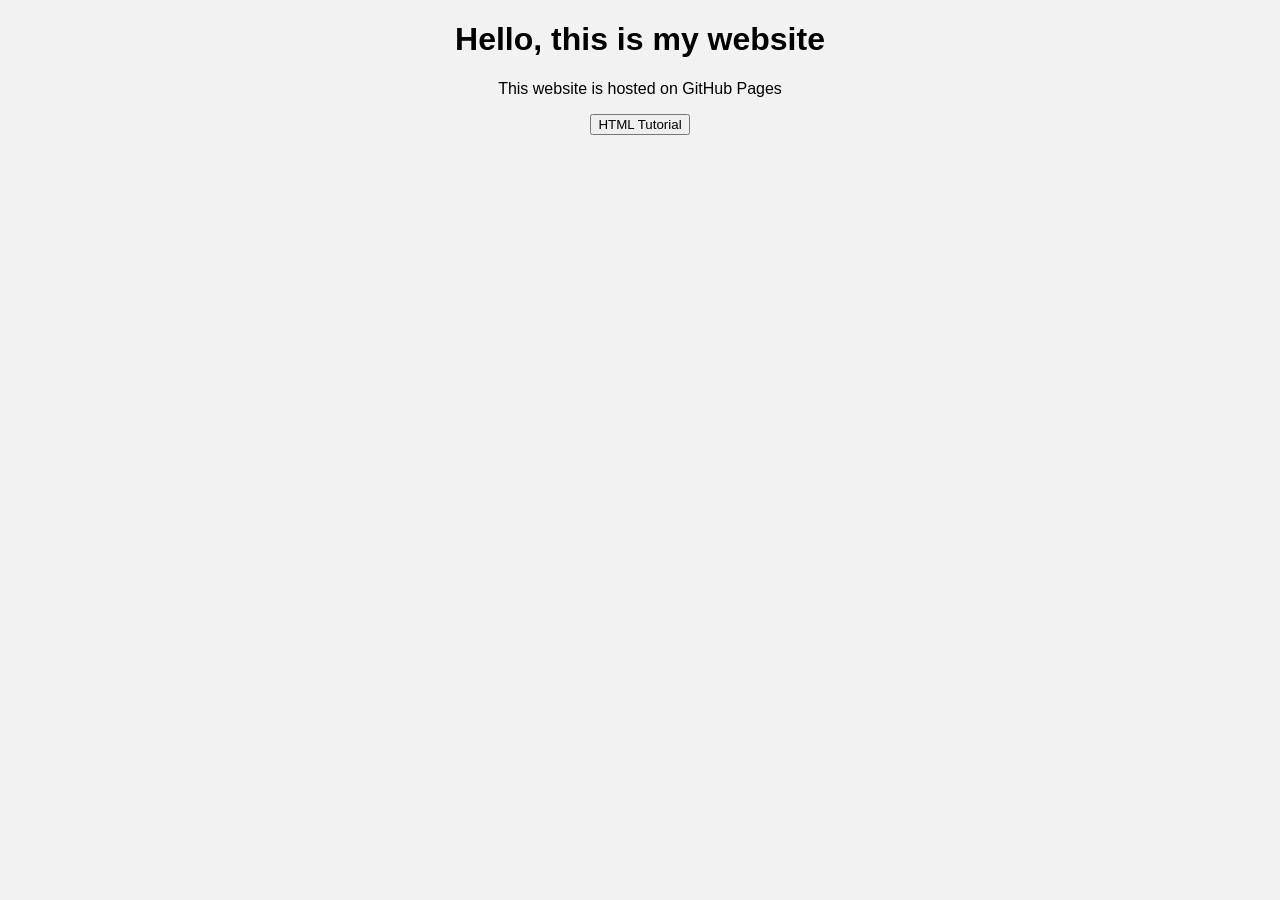
==== index.html @ d9b67388 "Update index.html" ====
<!DOCTYPE html>
<html lang="en">
<head>
  <title>My Assignment Website</title>

  <!-- THIS is the “linking CSS” part -->
  <link rel="stylesheet" href="style.css">
</head>
<body>
  <h1 style="text-align:center;">Hello, this is my website</h1>
  <p style="text-align:center;">This website is hosted on GitHub Pages</p>
  <button onclick="document.location='index.html'">HTML Tutorial</button>
</body>
</html>
---- style.css ----
body {
  font-family: Arial;
  text-align: center;
  background-color: #f2f2f2;
}
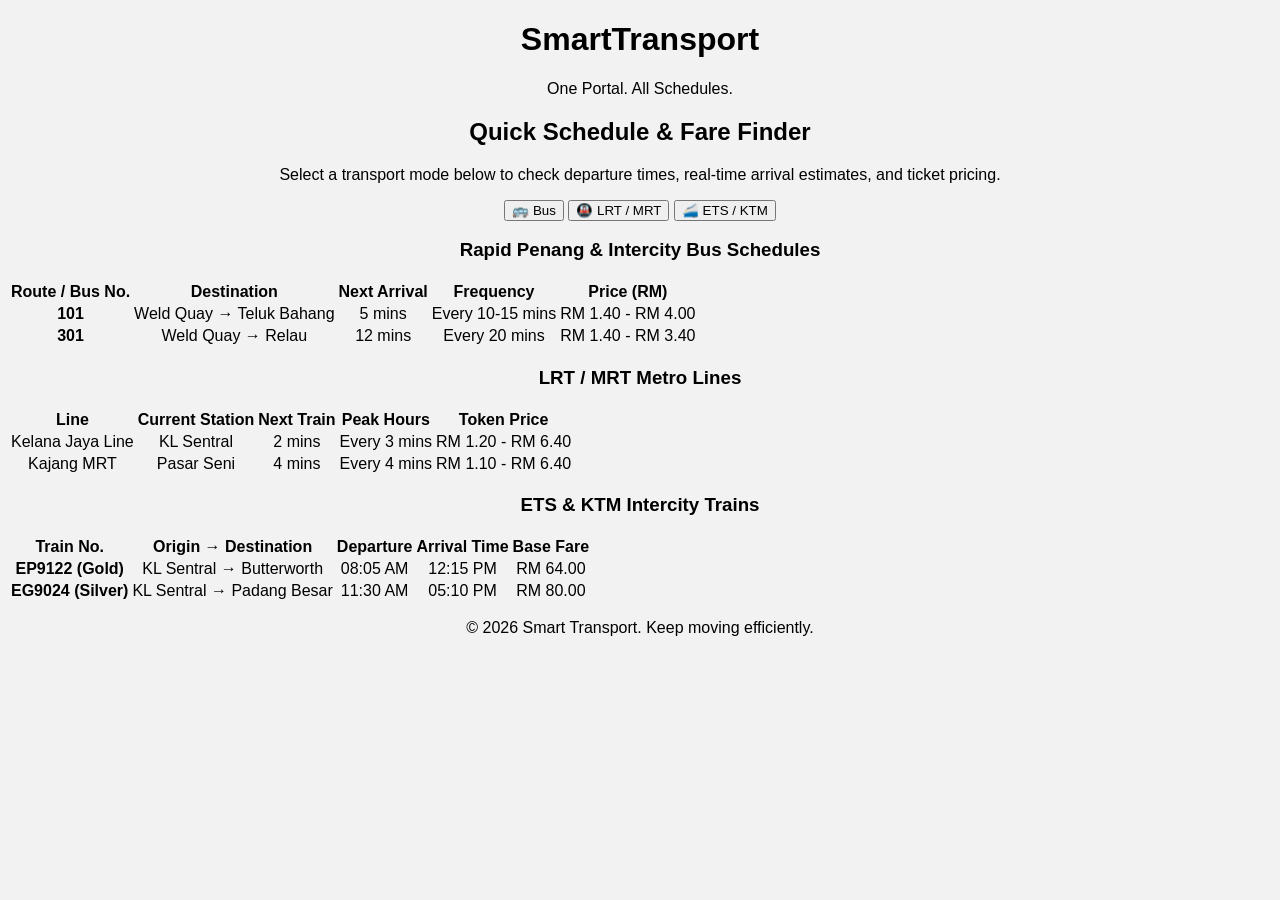
==== commit f27a5369: "Update index.html" ====
--- a/index.html
+++ b/index.html
@@ -1,14 +1,167 @@
 <!DOCTYPE html>
 <html lang="en">
 <head>
-  <title>My Assignment Website</title>
-
-  <!-- THIS is the “linking CSS” part -->
-  <link rel="stylesheet" href="style.css">
+    <meta charset="UTF-8">
+    <meta name="viewport" content="width=device-width, initial-scale=1.0">
+    <title>Smart Transport - Quick Transit Schedules</title>
+    <!-- Modern, clean fonts -->
+    <link href="https://fonts.googleapis.com/css2?family=Montserrat:wght@500;700;800&family=Quicksand:wght@500;700&display=swap" rel="stylesheet">
+    <link rel="stylesheet" href="style.css">
 </head>
 <body>
-  <h1 style="text-align:center;">Hello, this is my website</h1>
-  <p style="text-align:center;">This website is hosted on GitHub Pages</p>
-  <button onclick="document.location='index.html'">HTML Tutorial</button>
+
+    <!-- Header -->
+    <header class="main-header">
+        <div class="container header-flex">
+            <div class="logo">
+                <h1>Smart<span>Transport</span></h1>
+            </div>
+            <p class="tagline">One Portal. All Schedules.</p>
+        </div>
+    </header>
+
+    <!-- Hero / Intro -->
+    <section class="hero">
+        <div class="container">
+            <h2>Quick Schedule & Fare Finder</h2>
+            <p>Select a transport mode below to check departure times, real-time arrival estimates, and ticket pricing.</p>
+        </div>
+    </section>
+
+    <!-- Interactive Schedule Explorer -->
+    <main class="container main-content">
+        
+        <!-- Tabs to Switch Modes -->
+        <div class="tabs-container">
+            <button class="tab-btn active" onclick="switchTab('bus')">🚌 Bus</button>
+            <button class="tab-btn" onclick="switchTab('lrt')">🚇 LRT / MRT</button>
+            <button class="tab-btn" onclick="switchTab('ets')">🚄 ETS / KTM</button>
+        </div>
+
+        <!-- Schedule Displays -->
+        <div class="schedule-box">
+            
+            <!-- BUS CONTENT -->
+            <div id="bus" class="tab-content active">
+                <h3>Rapid Penang & Intercity Bus Schedules</h3>
+                <div class="table-responsive">
+                    <table>
+                        <thead>
+                            <tr>
+                                <th>Route / Bus No.</th>
+                                <th>Destination</th>
+                                <th>Next Arrival</th>
+                                <th>Frequency</th>
+                                <th>Price (RM)</th>
+                            </tr>
+                        </thead>
+                        <tbody>
+                            <tr>
+                                <td><strong>101</strong></td>
+                                <td>Weld Quay &rarr; Teluk Bahang</td>
+                                <td class="live-time">5 mins</td>
+                                <td>Every 10-15 mins</td>
+                                <td>RM 1.40 - RM 4.00</td>
+                            </tr>
+                            <tr>
+                                <td><strong>301</strong></td>
+                                <td>Weld Quay &rarr; Relau</td>
+                                <td class="live-time">12 mins</td>
+                                <td>Every 20 mins</td>
+                                <td>RM 1.40 - RM 3.40</td>
+                            </tr>
+                        </tbody>
+                    </table>
+                </div>
+            </div>
+
+            <!-- LRT CONTENT -->
+            <div id="lrt" class="tab-content">
+                <h3>LRT / MRT Metro Lines</h3>
+                <div class="table-responsive">
+                    <table>
+                        <thead>
+                            <tr>
+                                <th>Line</th>
+                                <th>Current Station</th>
+                                <th>Next Train</th>
+                                <th>Peak Hours</th>
+                                <th>Token Price</th>
+                            </tr>
+                        </thead>
+                        <tbody>
+                            <tr>
+                                <td><span class="line-badge kelana">Kelana Jaya Line</span></td>
+                                <td>KL Sentral</td>
+                                <td class="live-time">2 mins</td>
+                                <td>Every 3 mins</td>
+                                <td>RM 1.20 - RM 6.40</td>
+                            </tr>
+                            <tr>
+                                <td><span class="line-badge kajang">Kajang MRT</span></td>
+                                <td>Pasar Seni</td>
+                                <td class="live-time">4 mins</td>
+                                <td>Every 4 mins</td>
+                                <td>RM 1.10 - RM 6.40</td>
+                            </tr>
+                        </tbody>
+                    </table>
+                </div>
+            </div>
+
+            <!-- ETS CONTENT -->
+            <div id="ets" class="tab-content">
+                <h3>ETS & KTM Intercity Trains</h3>
+                <div class="table-responsive">
+                    <table>
+                        <thead>
+                            <tr>
+                                <th>Train No.</th>
+                                <th>Origin &rarr; Destination</th>
+                                <th>Departure</th>
+                                <th>Arrival Time</th>
+                                <th>Base Fare</th>
+                            </tr>
+                        </thead>
+                        <tbody>
+                            <tr>
+                                <td><strong>EP9122 (Gold)</strong></td>
+                                <td>KL Sentral &rarr; Butterworth</td>
+                                <td>08:05 AM</td>
+                                <td>12:15 PM</td>
+                                <td>RM 64.00</td>
+                            </tr>
+                            <tr>
+                                <td><strong>EG9024 (Silver)</strong></td>
+                                <td>KL Sentral &rarr; Padang Besar</td>
+                                <td>11:30 AM</td>
+                                <td>05:10 PM</td>
+                                <td>RM 80.00</td>
+                            </tr>
+                        </tbody>
+                    </table>
+                </div>
+            </div>
+
+        </div>
+    </main>
+
+    <!-- Footer -->
+    <footer class="site-footer">
+        <p>&copy; 2026 Smart Transport. Keep moving efficiently.</p>
+    </footer>
+
+    <!-- Simple Tab Switching Logic -->
+    <script>
+        function switchTab(modeId) {
+            // Remove active classes from all buttons and content
+            document.querySelectorAll('.tab-btn').forEach(btn => btn.classList.remove('active'));
+            document.querySelectorAll('.tab-content').forEach(content => content.classList.remove('active'));
+            
+            // Add active class to clicked tab and corresponding content
+            event.currentTarget.classList.add('active');
+            document.getElementById(modeId).classList.add('active');
+        }
+    </script>
 </body>
 </html>
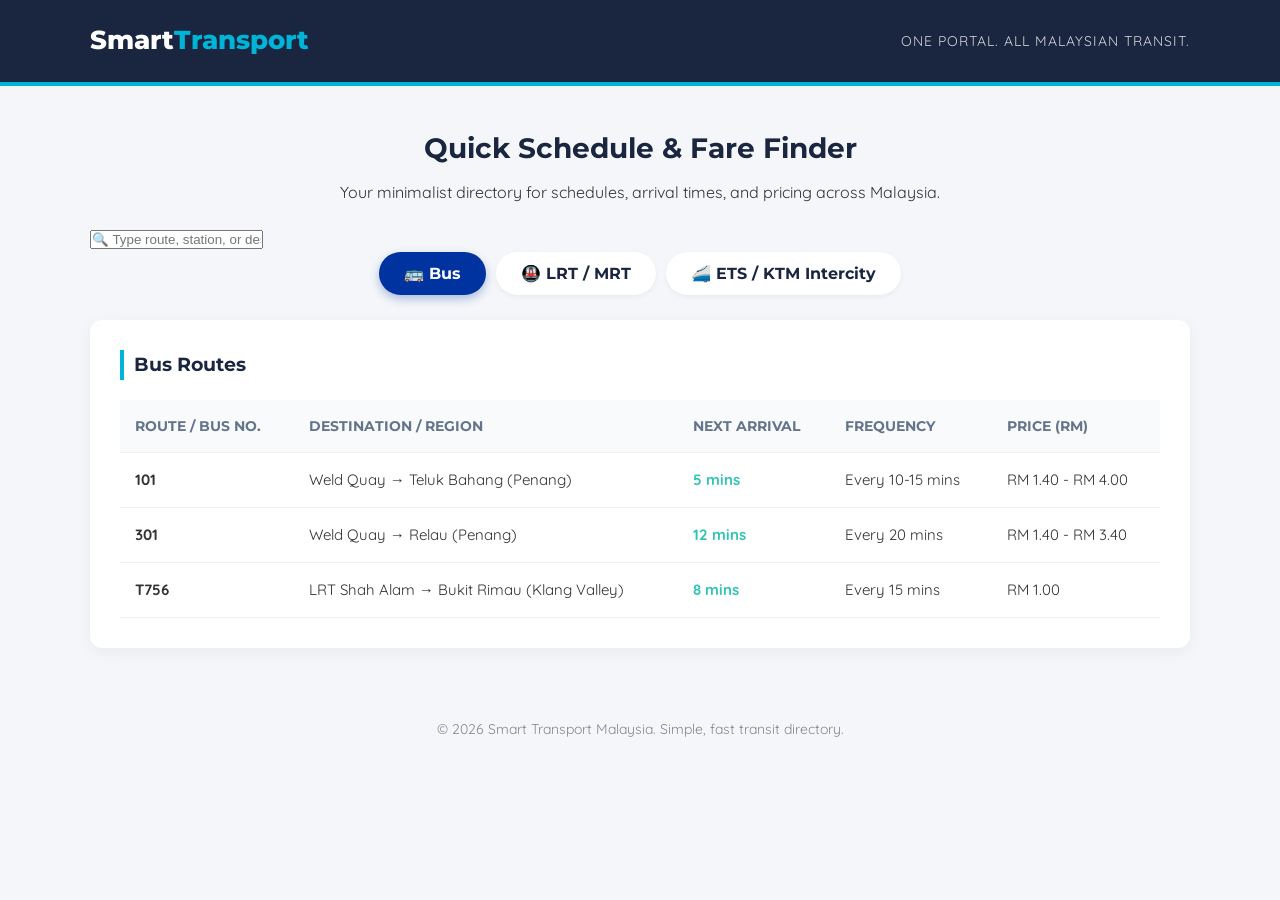
==== commit e1ccab21: "Update index.html" ====
--- a/index.html
+++ b/index.html
@@ -3,7 +3,7 @@
 <head>
     <meta charset="UTF-8">
     <meta name="viewport" content="width=device-width, initial-scale=1.0">
-    <title>Smart Transport - Quick Transit Schedules</title>
+    <title>Smart Transport - Malaysia Transit Hub</title>
     <!-- Modern, clean fonts -->
     <link href="https://fonts.googleapis.com/css2?family=Montserrat:wght@500;700;800&family=Quicksand:wght@500;700&display=swap" rel="stylesheet">
     <link rel="stylesheet" href="style.css">
@@ -16,7 +16,7 @@
             <div class="logo">
                 <h1>Smart<span>Transport</span></h1>
             </div>
-            <p class="tagline">One Portal. All Schedules.</p>
+            <p class="tagline">One Portal. All Malaysian Transit.</p>
         </div>
     </header>
 
@@ -24,18 +24,23 @@
     <section class="hero">
         <div class="container">
             <h2>Quick Schedule & Fare Finder</h2>
-            <p>Select a transport mode below to check departure times, real-time arrival estimates, and ticket pricing.</p>
+            <p>Your minimalist directory for schedules, arrival times, and pricing across Malaysia.</p>
         </div>
     </section>
 
     <!-- Interactive Schedule Explorer -->
     <main class="container main-content">
         
+        <!-- NEW: Global Smart Search Bar -->
+        <div class="search-container">
+            <input type="text" id="transitSearch" onkeyup="filterSchedules()" placeholder="🔍 Type route, station, or destination... (e.g., KL Sentral, 101, ETS)">
+        </div>
+
         <!-- Tabs to Switch Modes -->
         <div class="tabs-container">
-            <button class="tab-btn active" onclick="switchTab('bus')">🚌 Bus</button>
-            <button class="tab-btn" onclick="switchTab('lrt')">🚇 LRT / MRT</button>
-            <button class="tab-btn" onclick="switchTab('ets')">🚄 ETS / KTM</button>
+            <button class="tab-btn active" id="btn-bus" onclick="switchTab('bus')">🚌 Bus</button>
+            <button class="tab-btn" id="btn-lrt" onclick="switchTab('lrt')">🚇 LRT / MRT</button>
+            <button class="tab-btn" id="btn-ets" onclick="switchTab('ets')">🚄 ETS / KTM Intercity</button>
         </div>
 
         <!-- Schedule Displays -->
@@ -43,32 +48,39 @@
             
             <!-- BUS CONTENT -->
             <div id="bus" class="tab-content active">
-                <h3>Rapid Penang & Intercity Bus Schedules</h3>
+                <h3>Bus Routes</h3>
                 <div class="table-responsive">
                     <table>
                         <thead>
                             <tr>
                                 <th>Route / Bus No.</th>
-                                <th>Destination</th>
+                                <th>Destination / Region</th>
                                 <th>Next Arrival</th>
                                 <th>Frequency</th>
                                 <th>Price (RM)</th>
                             </tr>
                         </thead>
-                        <tbody>
+                        <tbody class="searchable-tbody">
                             <tr>
                                 <td><strong>101</strong></td>
-                                <td>Weld Quay &rarr; Teluk Bahang</td>
+                                <td>Weld Quay &rarr; Teluk Bahang (Penang)</td>
                                 <td class="live-time">5 mins</td>
                                 <td>Every 10-15 mins</td>
                                 <td>RM 1.40 - RM 4.00</td>
                             </tr>
                             <tr>
                                 <td><strong>301</strong></td>
-                                <td>Weld Quay &rarr; Relau</td>
+                                <td>Weld Quay &rarr; Relau (Penang)</td>
                                 <td class="live-time">12 mins</td>
                                 <td>Every 20 mins</td>
                                 <td>RM 1.40 - RM 3.40</td>
+                            </tr>
+                            <tr>
+                                <td><strong>T756</strong></td>
+                                <td>LRT Shah Alam &rarr; Bukit Rimau (Klang Valley)</td>
+                                <td class="live-time">8 mins</td>
+                                <td>Every 15 mins</td>
+                                <td>RM 1.00</td>
                             </tr>
                         </tbody>
                     </table>
@@ -83,26 +95,33 @@
                         <thead>
                             <tr>
                                 <th>Line</th>
-                                <th>Current Station</th>
+                                <th>Current Station / Stops</th>
                                 <th>Next Train</th>
                                 <th>Peak Hours</th>
                                 <th>Token Price</th>
                             </tr>
                         </thead>
-                        <tbody>
+                        <tbody class="searchable-tbody">
                             <tr>
                                 <td><span class="line-badge kelana">Kelana Jaya Line</span></td>
-                                <td>KL Sentral</td>
+                                <td>KL Sentral / Bangsar / KLCC</td>
                                 <td class="live-time">2 mins</td>
                                 <td>Every 3 mins</td>
                                 <td>RM 1.20 - RM 6.40</td>
                             </tr>
                             <tr>
                                 <td><span class="line-badge kajang">Kajang MRT</span></td>
-                                <td>Pasar Seni</td>
+                                <td>Pasar Seni / Muzium Negara / Bukit Bintang</td>
                                 <td class="live-time">4 mins</td>
                                 <td>Every 4 mins</td>
                                 <td>RM 1.10 - RM 6.40</td>
+                            </tr>
+                            <tr>
+                                <td><span class="line-badge ampang">Ampang Line</span></td>
+                                <td>Masjid Jamek / Chan Sow Lin</td>
+                                <td class="live-time">6 mins</td>
+                                <td>Every 6 mins</td>
+                                <td>RM 1.20 - RM 5.80</td>
                             </tr>
                         </tbody>
                     </table>
@@ -116,28 +135,35 @@
                     <table>
                         <thead>
                             <tr>
-                                <th>Train No.</th>
+                                <th>Train No. / Type</th>
                                 <th>Origin &rarr; Destination</th>
                                 <th>Departure</th>
                                 <th>Arrival Time</th>
                                 <th>Base Fare</th>
                             </tr>
                         </thead>
-                        <tbody>
+                        <tbody class="searchable-tbody">
                             <tr>
                                 <td><strong>EP9122 (Gold)</strong></td>
-                                <td>KL Sentral &rarr; Butterworth</td>
+                                <td>KL Sentral &rarr; Butterworth (Penang)</td>
                                 <td>08:05 AM</td>
                                 <td>12:15 PM</td>
                                 <td>RM 64.00</td>
                             </tr>
                             <tr>
                                 <td><strong>EG9024 (Silver)</strong></td>
-                                <td>KL Sentral &rarr; Padang Besar</td>
+                                <td>KL Sentral &rarr; Padang Besar (Perlis)</td>
                                 <td>11:30 AM</td>
                                 <td>05:10 PM</td>
                                 <td>RM 80.00</td>
                             </tr>
+                            <tr>
+                                <td><strong>KTM Komuter</strong></td>
+                                <td>Batu Caves &rarr; Pulau Sebang (Melaka)</td>
+                                <td>06:15 AM</td>
+                                <td>Interval scheduled</td>
+                                <td>RM 2.00 - RM 10.00</td>
+                            </tr>
                         </tbody>
                     </table>
                 </div>
@@ -148,19 +174,41 @@
 
     <!-- Footer -->
     <footer class="site-footer">
-        <p>&copy; 2026 Smart Transport. Keep moving efficiently.</p>
+        <p>&copy; 2026 Smart Transport Malaysia. Simple, fast transit directory.</p>
     </footer>
 
-    <!-- Simple Tab Switching Logic -->
+    <!-- Tab Switching and Live Filter Scripts -->
     <script>
+        // Tab switching function
         function switchTab(modeId) {
-            // Remove active classes from all buttons and content
             document.querySelectorAll('.tab-btn').forEach(btn => btn.classList.remove('active'));
             document.querySelectorAll('.tab-content').forEach(content => content.classList.remove('active'));
             
-            // Add active class to clicked tab and corresponding content
             event.currentTarget.classList.add('active');
             document.getElementById(modeId).classList.add('active');
+            
+            // Re-run filter on the new tab if user already typed something in search
+            filterSchedules();
+        }
+
+        // NEW: Real-time Search and Filter functionality
+        function filterSchedules() {
+            let input = document.getElementById("transitSearch");
+            let filter = input.value.toLowerCase();
+            
+            // Find the active tab content area only
+            let activeTab = document.querySelector(".tab-content.active");
+            let rows = activeTab.querySelectorAll(".searchable-tbody tr");
+
+            rows.forEach(row => {
+                let text = row.innerText.toLowerCase();
+                // If text matches search query, show row, else hide it
+                if (text.includes(filter)) {
+                    row.style.display = "";
+                } else {
+                    row.style.display = "none";
+                }
+            });
         }
     </script>
 </body>
--- a/style.css
+++ b/style.css
@@ -1,5 +1,184 @@
+:root {
+    --primary-blue: #0032a0;
+    --dark-navy: #1a253f;
+    --accent-teal: #00b4d8;
+    --bg-light: #f4f6f9;
+    --text-color: #333333;
+    --white: #ffffff;
+}
+
+* {
+    margin: 0;
+    padding: 0;
+    box-sizing: border-box;
+}
+
 body {
-  font-family: Arial;
-  text-align: center;
-  background-color: #f2f2f2;
+    font-family: 'Quicksand', sans-serif;
+    background-color: var(--bg-light);
+    color: var(--text-color);
+    line-height: 1.6;
 }
+
+.container {
+    width: 90%;
+    max-width: 1100px;
+    margin: 0 auto;
+}
+
+/* --- Header & Hero --- */
+.main-header {
+    background-color: var(--dark-navy);
+    color: var(--white);
+    padding: 20px 0;
+    border-bottom: 4px solid var(--accent-teal);
+}
+
+.header-flex {
+    display: flex;
+    justify-content: space-between;
+    align-items: center;
+}
+
+.logo h1 {
+    font-family: 'Montserrat', sans-serif;
+    font-size: 26px;
+    font-weight: 800;
+}
+
+.logo h1 span {
+    color: var(--accent-teal);
+}
+
+.tagline {
+    font-size: 14px;
+    opacity: 0.8;
+    text-transform: uppercase;
+    letter-spacing: 1px;
+}
+
+.hero {
+    text-align: center;
+    padding: 40px 0 20px;
+}
+
+.hero h2 {
+    font-family: 'Montserrat', sans-serif;
+    color: var(--dark-navy);
+    font-size: 28px;
+    margin-bottom: 10px;
+}
+
+/* --- Interactive Navigation Tabs --- */
+.tabs-container {
+    display: flex;
+    justify-content: center;
+    gap: 10px;
+    margin-bottom: 25px;
+}
+
+.tab-btn {
+    font-family: 'Montserrat', sans-serif;
+    font-size: 16px;
+    font-weight: 700;
+    padding: 12px 25px;
+    border: none;
+    background-color: var(--white);
+    color: var(--dark-navy);
+    border-radius: 30px;
+    cursor: pointer;
+    box-shadow: 0 2px 5px rgba(0,0,0,0.05);
+    transition: all 0.2s ease;
+}
+
+.tab-btn:hover {
+    background-color: #e9ecef;
+}
+
+.tab-btn.active {
+    background-color: var(--primary-blue);
+    color: var(--white);
+    box-shadow: 0 4px 10px rgba(0, 50, 160, 0.3);
+}
+
+/* --- Content Content Areas --- */
+.schedule-box {
+    background-color: var(--white);
+    border-radius: 12px;
+    padding: 30px;
+    box-shadow: 0 4px 15px rgba(0,0,0,0.05);
+}
+
+.tab-content {
+    display: none;
+}
+
+.tab-content.active {
+    display: block;
+}
+
+.tab-content h3 {
+    font-family: 'Montserrat', sans-serif;
+    margin-bottom: 20px;
+    color: var(--dark-navy);
+    border-left: 4px solid var(--accent-teal);
+    padding-left: 10px;
+}
+
+/* --- Simple, Streamlined Tables --- */
+.table-responsive {
+    overflow-x: auto;
+}
+
+table {
+    width: 100%;
+    border-collapse: collapse;
+    text-align: left;
+}
+
+th, td {
+    padding: 15px;
+    border-bottom: 1px solid #eef2f5;
+}
+
+th {
+    background-color: #f8fafc;
+    color: #64748b;
+    font-family: 'Montserrat', sans-serif;
+    font-size: 14px;
+    text-transform: uppercase;
+}
+
+td {
+    font-size: 15px;
+}
+
+tr:hover td {
+    background-color: #fdfdfd;
+}
+
+/* Live indicators */
+.live-time {
+    color: #2ec4b6;
+    font-weight: 700;
+}
+
+/* Sub-badges for LRT styling */
+.line-badge {
+    padding: 4px 10px;
+    border-radius: 4px;
+    color: white;
+    font-size: 12px;
+    font-weight: bold;
+}
+.line-badge.kelana { background-color: #ef233c; }
+.line-badge.kajang { background-color: #ffb703; }
+
+/* --- Footer --- */
+.site-footer {
+    text-align: center;
+    padding: 30px 0;
+    color: #888;
+    font-size: 14px;
+    margin-top: 40px;
+}
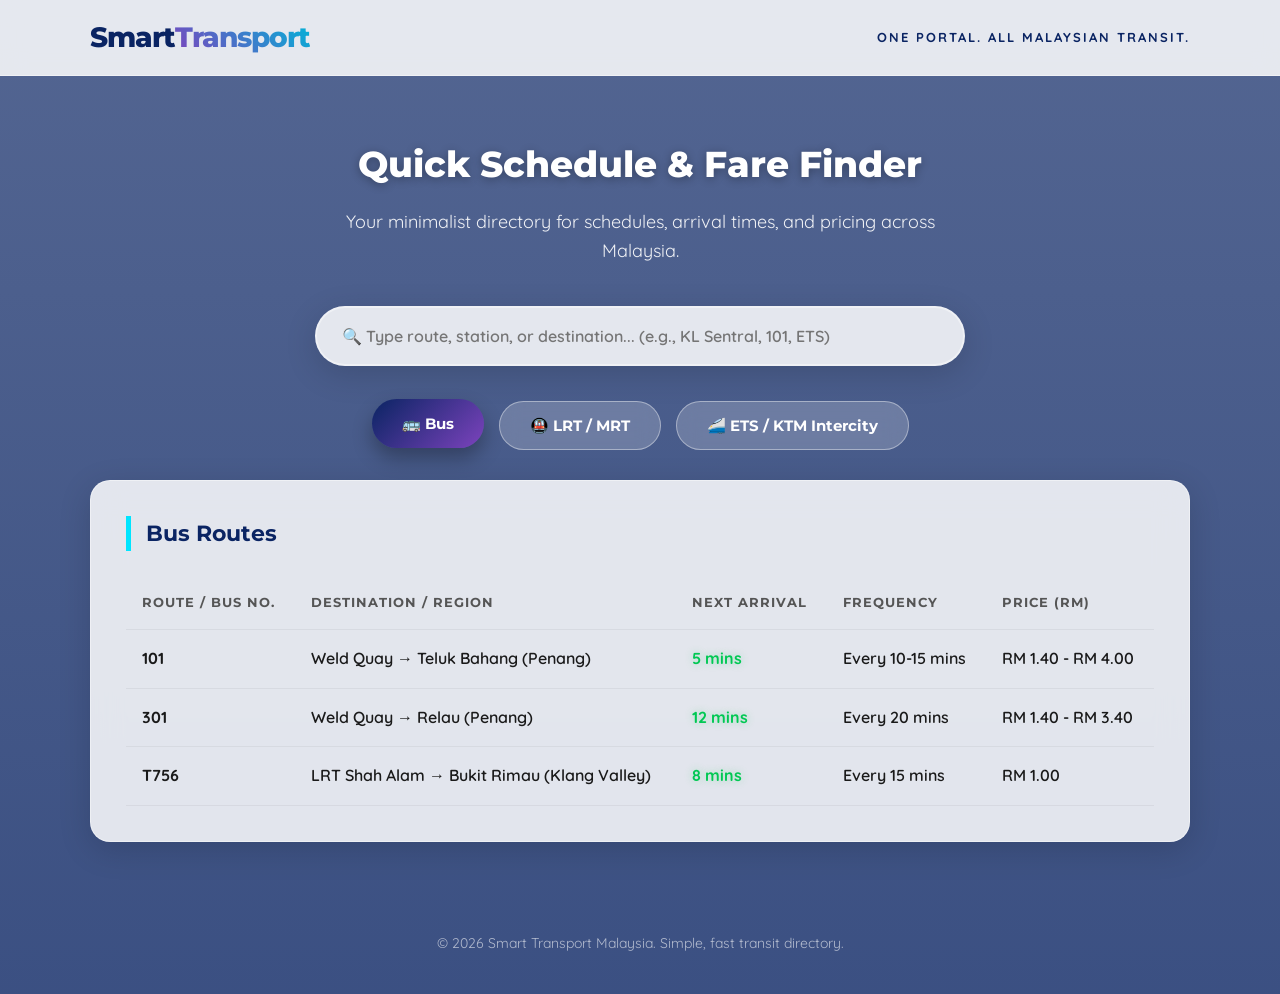
==== commit c1947f7a: "Update index.html" ====
--- a/index.html
+++ b/index.html
@@ -7,6 +7,8 @@
     <!-- Modern, clean fonts -->
     <link href="https://fonts.googleapis.com/css2?family=Montserrat:wght@500;700;800&family=Quicksand:wght@500;700&display=swap" rel="stylesheet">
     <link rel="stylesheet" href="style.css">
+    <!-- Put this in the <head> section of index.html -->
+    <link href="https://fonts.googleapis.com/css2?family=Montserrat:wght@500;700;800&family=Quicksand:wght@500;600;700&display=swap" rel="stylesheet">
 </head>
 <body>
 
--- a/style.css
+++ b/style.css
@@ -1,10 +1,16 @@
+/* --- Premium Theme Variables --- */
 :root {
-    --primary-blue: #0032a0;
-    --dark-navy: #1a253f;
-    --accent-teal: #00b4d8;
-    --bg-light: #f4f6f9;
-    --text-color: #333333;
+    --primary-blue: #0A2463;
+    --accent-teal: #00E5FF;
+    --accent-purple: #7C43BD;
+    --text-main: #1a1a1a;
+    --text-light: #555555;
     --white: #ffffff;
+    
+    /* Glassmorphism settings */
+    --glass-bg: rgba(255, 255, 255, 0.85);
+    --glass-border: rgba(255, 255, 255, 0.4);
+    --glass-shadow: 0 8px 32px 0 rgba(0, 0, 0, 0.15);
 }
 
 * {
@@ -15,9 +21,13 @@
 
 body {
     font-family: 'Quicksand', sans-serif;
-    background-color: var(--bg-light);
-    color: var(--text-color);
+    /* Beautiful fixed background image of a modern transit station */
+    background: linear-gradient(rgba(10, 36, 99, 0.7), rgba(10, 36, 99, 0.8)), 
+                url('https://images.unsplash.com/photo-1515162816999-a0c47dc192f7?auto=format&fit=crop&q=80&w=2000') no-repeat center center fixed;
+    background-size: cover;
+    color: var(--text-main);
     line-height: 1.6;
+    min-height: 100vh;
 }
 
 .container {
@@ -26,12 +36,16 @@
     margin: 0 auto;
 }
 
-/* --- Header & Hero --- */
+/* --- Frosted Glass Header --- */
 .main-header {
-    background-color: var(--dark-navy);
-    color: var(--white);
-    padding: 20px 0;
-    border-bottom: 4px solid var(--accent-teal);
+    background: var(--glass-bg);
+    backdrop-filter: blur(12px);
+    -webkit-backdrop-filter: blur(12px);
+    border-bottom: 1px solid var(--glass-border);
+    padding: 15px 0;
+    position: sticky;
+    top: 0;
+    z-index: 100;
 }
 
 .header-flex {
@@ -42,90 +56,146 @@
 
 .logo h1 {
     font-family: 'Montserrat', sans-serif;
-    font-size: 26px;
-    font-weight: 800;
+    font-size: 28px;
+    font-weight: 800;
+    color: var(--primary-blue);
+    letter-spacing: -1px;
 }
 
 .logo h1 span {
-    color: var(--accent-teal);
+    background: linear-gradient(45deg, var(--accent-purple), #00b4d8);
+    -webkit-background-clip: text;
+    -webkit-text-fill-color: transparent;
 }
 
 .tagline {
-    font-size: 14px;
-    opacity: 0.8;
+    font-size: 13px;
+    font-weight: 700;
+    color: var(--primary-blue);
     text-transform: uppercase;
-    letter-spacing: 1px;
-}
-
+    letter-spacing: 2px;
+}
+
+/* --- Hero Section --- */
 .hero {
     text-align: center;
-    padding: 40px 0 20px;
+    padding: 60px 0 40px;
+    color: var(--white);
 }
 
 .hero h2 {
     font-family: 'Montserrat', sans-serif;
-    color: var(--dark-navy);
-    font-size: 28px;
-    margin-bottom: 10px;
-}
-
-/* --- Interactive Navigation Tabs --- */
+    font-size: 36px;
+    font-weight: 800;
+    margin-bottom: 15px;
+    text-shadow: 0 2px 10px rgba(0,0,0,0.3);
+}
+
+.hero p {
+    font-size: 18px;
+    opacity: 0.9;
+    max-width: 600px;
+    margin: 0 auto;
+}
+
+/* --- Search Bar Upgrade --- */
+.search-container {
+    max-width: 650px;
+    margin: 0 auto 35px auto;
+}
+
+#transitSearch {
+    width: 100%;
+    padding: 18px 25px;
+    font-size: 16px;
+    font-family: 'Quicksand', sans-serif;
+    font-weight: 600;
+    background: var(--glass-bg);
+    backdrop-filter: blur(10px);
+    border: 2px solid var(--glass-border);
+    border-radius: 50px;
+    box-shadow: var(--glass-shadow);
+    outline: none;
+    transition: all 0.3s ease;
+}
+
+#transitSearch:focus {
+    border-color: var(--accent-teal);
+    box-shadow: 0 0 20px rgba(0, 229, 255, 0.4);
+    background: var(--white);
+}
+
+/* --- Glowing Interactive Tabs --- */
 .tabs-container {
     display: flex;
     justify-content: center;
-    gap: 10px;
-    margin-bottom: 25px;
+    gap: 15px;
+    margin-bottom: 30px;
+    flex-wrap: wrap;
 }
 
 .tab-btn {
     font-family: 'Montserrat', sans-serif;
-    font-size: 16px;
+    font-size: 15px;
     font-weight: 700;
-    padding: 12px 25px;
+    padding: 14px 30px;
+    border: 1px solid var(--glass-border);
+    background: rgba(255, 255, 255, 0.2);
+    color: var(--white);
+    backdrop-filter: blur(10px);
+    border-radius: 50px;
+    cursor: pointer;
+    transition: all 0.3s ease;
+}
+
+.tab-btn:hover {
+    background: rgba(255, 255, 255, 0.4);
+    transform: translateY(-2px);
+}
+
+.tab-btn.active {
+    background: linear-gradient(135deg, var(--primary-blue), var(--accent-purple));
+    color: var(--white);
     border: none;
-    background-color: var(--white);
-    color: var(--dark-navy);
-    border-radius: 30px;
-    cursor: pointer;
-    box-shadow: 0 2px 5px rgba(0,0,0,0.05);
-    transition: all 0.2s ease;
-}
-
-.tab-btn:hover {
-    background-color: #e9ecef;
-}
-
-.tab-btn.active {
-    background-color: var(--primary-blue);
-    color: var(--white);
-    box-shadow: 0 4px 10px rgba(0, 50, 160, 0.3);
-}
-
-/* --- Content Content Areas --- */
+    box-shadow: 0 10px 20px rgba(0, 0, 0, 0.3);
+    transform: translateY(-2px);
+}
+
+/* --- Frosted Glass Schedule Box --- */
 .schedule-box {
-    background-color: var(--white);
-    border-radius: 12px;
-    padding: 30px;
-    box-shadow: 0 4px 15px rgba(0,0,0,0.05);
+    background: var(--glass-bg);
+    backdrop-filter: blur(16px);
+    -webkit-backdrop-filter: blur(16px);
+    border: 1px solid var(--glass-border);
+    border-radius: 20px;
+    padding: 35px;
+    box-shadow: var(--glass-shadow);
 }
 
 .tab-content {
     display: none;
+    animation: fadeIn 0.4s ease-in-out;
 }
 
 .tab-content.active {
     display: block;
 }
 
+@keyframes fadeIn {
+    from { opacity: 0; transform: translateY(10px); }
+    to { opacity: 1; transform: translateY(0); }
+}
+
 .tab-content h3 {
     font-family: 'Montserrat', sans-serif;
-    margin-bottom: 20px;
-    color: var(--dark-navy);
-    border-left: 4px solid var(--accent-teal);
-    padding-left: 10px;
-}
-
-/* --- Simple, Streamlined Tables --- */
+    margin-bottom: 25px;
+    color: var(--primary-blue);
+    font-size: 22px;
+    border-left: 5px solid var(--accent-teal);
+    padding-left: 15px;
+}
+
+/* --- Modern Tables --- */
 .table-responsive {
     overflow-x: auto;
 }
@@ -137,48 +207,54 @@
 }
 
 th, td {
-    padding: 15px;
-    border-bottom: 1px solid #eef2f5;
+    padding: 16px;
+    border-bottom: 1px solid rgba(0,0,0,0.05);
 }
 
 th {
-    background-color: #f8fafc;
-    color: #64748b;
-    font-family: 'Montserrat', sans-serif;
-    font-size: 14px;
+    color: var(--text-light);
+    font-family: 'Montserrat', sans-serif;
+    font-size: 13px;
     text-transform: uppercase;
+    letter-spacing: 1px;
 }
 
 td {
-    font-size: 15px;
+    font-size: 16px;
+    font-weight: 600;
 }
 
 tr:hover td {
-    background-color: #fdfdfd;
-}
-
-/* Live indicators */
+    background-color: rgba(0, 229, 255, 0.05);
+}
+
+/* Live time glow effect */
 .live-time {
-    color: #2ec4b6;
-    font-weight: 700;
-}
-
-/* Sub-badges for LRT styling */
+    color: #00c853;
+    font-weight: 800;
+    text-shadow: 0 0 8px rgba(0, 200, 83, 0.3);
+}
+
+/* Vibrant Transit Badges */
 .line-badge {
-    padding: 4px 10px;
-    border-radius: 4px;
+    padding: 6px 12px;
+    border-radius: 6px;
     color: white;
     font-size: 12px;
-    font-weight: bold;
-}
-.line-badge.kelana { background-color: #ef233c; }
-.line-badge.kajang { background-color: #ffb703; }
+    font-weight: 800;
+    text-transform: uppercase;
+    letter-spacing: 0.5px;
+    box-shadow: 0 2px 5px rgba(0,0,0,0.1);
+}
+.line-badge.kelana { background: linear-gradient(45deg, #ef233c, #d90429); }
+.line-badge.kajang { background: linear-gradient(45deg, #ffb703, #fb8500); }
+.line-badge.ampang { background: linear-gradient(45deg, #e63946, #a8dadc); color: #1d3557;}
 
 /* --- Footer --- */
 .site-footer {
     text-align: center;
-    padding: 30px 0;
-    color: #888;
+    padding: 40px 0;
+    color: rgba(255, 255, 255, 0.6);
     font-size: 14px;
-    margin-top: 40px;
-}
+    margin-top: 50px;
+}
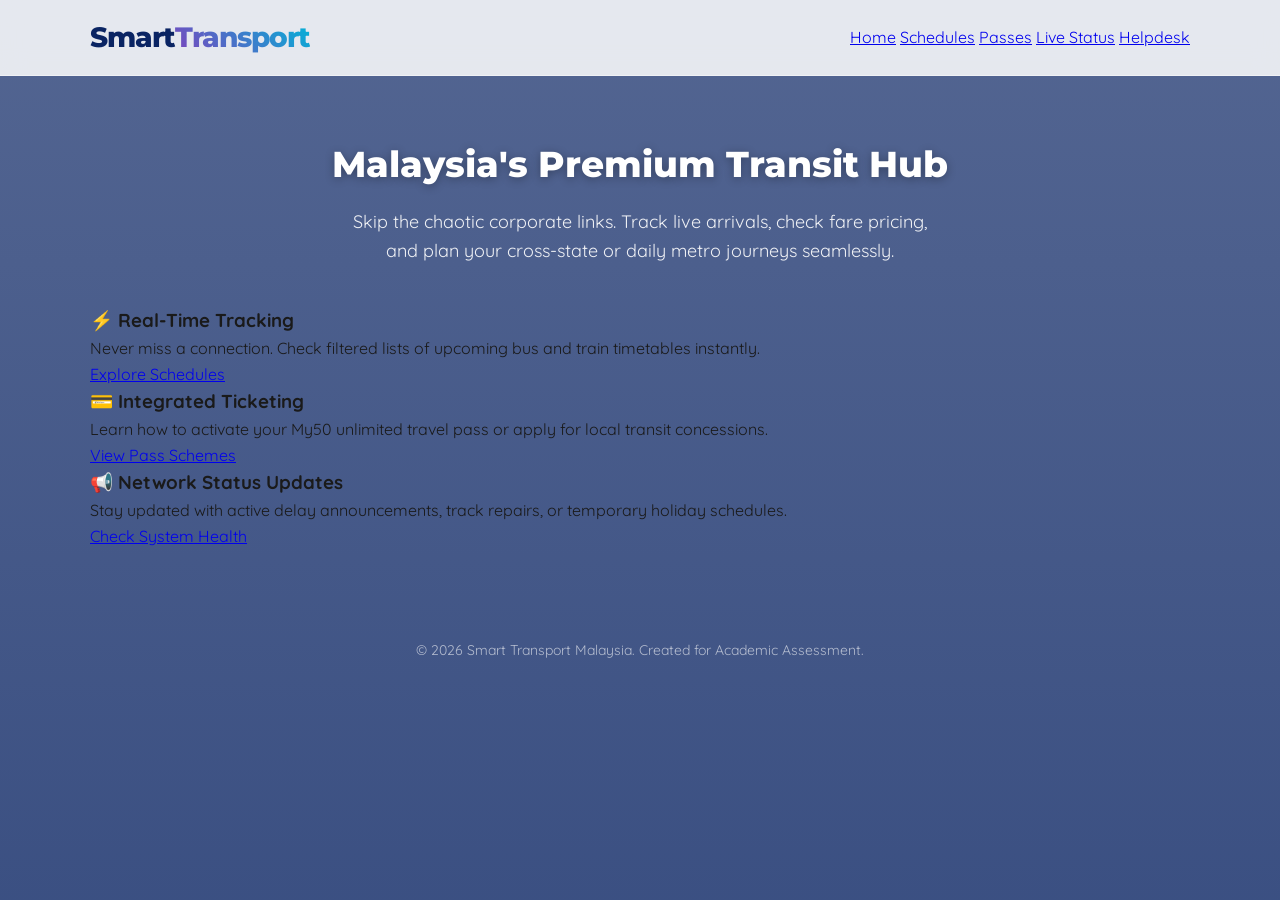
==== commit 252dbb15: "Update index.html" ====
--- a/index.html
+++ b/index.html
@@ -3,215 +3,61 @@
 <head>
     <meta charset="UTF-8">
     <meta name="viewport" content="width=device-width, initial-scale=1.0">
-    <title>Smart Transport - Malaysia Transit Hub</title>
-    <!-- Modern, clean fonts -->
-    <link href="https://fonts.googleapis.com/css2?family=Montserrat:wght@500;700;800&family=Quicksand:wght@500;700&display=swap" rel="stylesheet">
+    <title>Smart Transport Malaysia - Home</title>
+    <link href="https://fonts.googleapis.com/css2?family=Montserrat:wght@500;700;800&family=Quicksand:wght@500;600;700&display=swap" rel="stylesheet">
     <link rel="stylesheet" href="style.css">
-    <!-- Put this in the <head> section of index.html -->
-    <link href="https://fonts.googleapis.com/css2?family=Montserrat:wght@500;700;800&family=Quicksand:wght@500;600;700&display=swap" rel="stylesheet">
 </head>
 <body>
 
-    <!-- Header -->
+    <!-- Shared Navigation Header -->
     <header class="main-header">
         <div class="container header-flex">
             <div class="logo">
                 <h1>Smart<span>Transport</span></h1>
             </div>
-            <p class="tagline">One Portal. All Malaysian Transit.</p>
+            <nav class="nav-links">
+                <a href="index.html" class="active">Home</a>
+                <a href="schedules.html">Schedules</a>
+                <a href="passes.html">Passes</a>
+                <a href="alerts.html">Live Status</a>
+                <a href="contact.html">Helpdesk</a>
+            </nav>
         </div>
     </header>
 
-    <!-- Hero / Intro -->
+    <!-- Hero Showcase Section -->
     <section class="hero">
         <div class="container">
-            <h2>Quick Schedule & Fare Finder</h2>
-            <p>Your minimalist directory for schedules, arrival times, and pricing across Malaysia.</p>
+            <h2>Malaysia's Premium Transit Hub</h2>
+            <p>Skip the chaotic corporate links. Track live arrivals, check fare pricing, and plan your cross-state or daily metro journeys seamlessly.</p>
         </div>
     </section>
 
-    <!-- Interactive Schedule Explorer -->
-    <main class="container main-content">
-        
-        <!-- NEW: Global Smart Search Bar -->
-        <div class="search-container">
-            <input type="text" id="transitSearch" onkeyup="filterSchedules()" placeholder="🔍 Type route, station, or destination... (e.g., KL Sentral, 101, ETS)">
+    <!-- Quick Navigation Highlights -->
+    <section class="container main-content">
+        <div class="features-grid">
+            <div class="feature-card">
+                <h3>⚡ Real-Time Tracking</h3>
+                <p>Never miss a connection. Check filtered lists of upcoming bus and train timetables instantly.</p>
+                <a href="schedules.html" class="card-btn">Explore Schedules</a>
+            </div>
+            <div class="feature-card">
+                <h3>💳 Integrated Ticketing</h3>
+                <p>Learn how to activate your My50 unlimited travel pass or apply for local transit concessions.</p>
+                <a href="passes.html" class="card-btn">View Pass Schemes</a>
+            </div>
+            <div class="feature-card">
+                <h3>📢 Network Status Updates</h3>
+                <p>Stay updated with active delay announcements, track repairs, or temporary holiday schedules.</p>
+                <a href="alerts.html" class="card-btn">Check System Health</a>
+            </div>
         </div>
-
-        <!-- Tabs to Switch Modes -->
-        <div class="tabs-container">
-            <button class="tab-btn active" id="btn-bus" onclick="switchTab('bus')">🚌 Bus</button>
-            <button class="tab-btn" id="btn-lrt" onclick="switchTab('lrt')">🚇 LRT / MRT</button>
-            <button class="tab-btn" id="btn-ets" onclick="switchTab('ets')">🚄 ETS / KTM Intercity</button>
-        </div>
-
-        <!-- Schedule Displays -->
-        <div class="schedule-box">
-            
-            <!-- BUS CONTENT -->
-            <div id="bus" class="tab-content active">
-                <h3>Bus Routes</h3>
-                <div class="table-responsive">
-                    <table>
-                        <thead>
-                            <tr>
-                                <th>Route / Bus No.</th>
-                                <th>Destination / Region</th>
-                                <th>Next Arrival</th>
-                                <th>Frequency</th>
-                                <th>Price (RM)</th>
-                            </tr>
-                        </thead>
-                        <tbody class="searchable-tbody">
-                            <tr>
-                                <td><strong>101</strong></td>
-                                <td>Weld Quay &rarr; Teluk Bahang (Penang)</td>
-                                <td class="live-time">5 mins</td>
-                                <td>Every 10-15 mins</td>
-                                <td>RM 1.40 - RM 4.00</td>
-                            </tr>
-                            <tr>
-                                <td><strong>301</strong></td>
-                                <td>Weld Quay &rarr; Relau (Penang)</td>
-                                <td class="live-time">12 mins</td>
-                                <td>Every 20 mins</td>
-                                <td>RM 1.40 - RM 3.40</td>
-                            </tr>
-                            <tr>
-                                <td><strong>T756</strong></td>
-                                <td>LRT Shah Alam &rarr; Bukit Rimau (Klang Valley)</td>
-                                <td class="live-time">8 mins</td>
-                                <td>Every 15 mins</td>
-                                <td>RM 1.00</td>
-                            </tr>
-                        </tbody>
-                    </table>
-                </div>
-            </div>
-
-            <!-- LRT CONTENT -->
-            <div id="lrt" class="tab-content">
-                <h3>LRT / MRT Metro Lines</h3>
-                <div class="table-responsive">
-                    <table>
-                        <thead>
-                            <tr>
-                                <th>Line</th>
-                                <th>Current Station / Stops</th>
-                                <th>Next Train</th>
-                                <th>Peak Hours</th>
-                                <th>Token Price</th>
-                            </tr>
-                        </thead>
-                        <tbody class="searchable-tbody">
-                            <tr>
-                                <td><span class="line-badge kelana">Kelana Jaya Line</span></td>
-                                <td>KL Sentral / Bangsar / KLCC</td>
-                                <td class="live-time">2 mins</td>
-                                <td>Every 3 mins</td>
-                                <td>RM 1.20 - RM 6.40</td>
-                            </tr>
-                            <tr>
-                                <td><span class="line-badge kajang">Kajang MRT</span></td>
-                                <td>Pasar Seni / Muzium Negara / Bukit Bintang</td>
-                                <td class="live-time">4 mins</td>
-                                <td>Every 4 mins</td>
-                                <td>RM 1.10 - RM 6.40</td>
-                            </tr>
-                            <tr>
-                                <td><span class="line-badge ampang">Ampang Line</span></td>
-                                <td>Masjid Jamek / Chan Sow Lin</td>
-                                <td class="live-time">6 mins</td>
-                                <td>Every 6 mins</td>
-                                <td>RM 1.20 - RM 5.80</td>
-                            </tr>
-                        </tbody>
-                    </table>
-                </div>
-            </div>
-
-            <!-- ETS CONTENT -->
-            <div id="ets" class="tab-content">
-                <h3>ETS & KTM Intercity Trains</h3>
-                <div class="table-responsive">
-                    <table>
-                        <thead>
-                            <tr>
-                                <th>Train No. / Type</th>
-                                <th>Origin &rarr; Destination</th>
-                                <th>Departure</th>
-                                <th>Arrival Time</th>
-                                <th>Base Fare</th>
-                            </tr>
-                        </thead>
-                        <tbody class="searchable-tbody">
-                            <tr>
-                                <td><strong>EP9122 (Gold)</strong></td>
-                                <td>KL Sentral &rarr; Butterworth (Penang)</td>
-                                <td>08:05 AM</td>
-                                <td>12:15 PM</td>
-                                <td>RM 64.00</td>
-                            </tr>
-                            <tr>
-                                <td><strong>EG9024 (Silver)</strong></td>
-                                <td>KL Sentral &rarr; Padang Besar (Perlis)</td>
-                                <td>11:30 AM</td>
-                                <td>05:10 PM</td>
-                                <td>RM 80.00</td>
-                            </tr>
-                            <tr>
-                                <td><strong>KTM Komuter</strong></td>
-                                <td>Batu Caves &rarr; Pulau Sebang (Melaka)</td>
-                                <td>06:15 AM</td>
-                                <td>Interval scheduled</td>
-                                <td>RM 2.00 - RM 10.00</td>
-                            </tr>
-                        </tbody>
-                    </table>
-                </div>
-            </div>
-
-        </div>
-    </main>
+    </section>
 
     <!-- Footer -->
     <footer class="site-footer">
-        <p>&copy; 2026 Smart Transport Malaysia. Simple, fast transit directory.</p>
+        <p>&copy; 2026 Smart Transport Malaysia. Created for Academic Assessment.</p>
     </footer>
 
-    <!-- Tab Switching and Live Filter Scripts -->
-    <script>
-        // Tab switching function
-        function switchTab(modeId) {
-            document.querySelectorAll('.tab-btn').forEach(btn => btn.classList.remove('active'));
-            document.querySelectorAll('.tab-content').forEach(content => content.classList.remove('active'));
-            
-            event.currentTarget.classList.add('active');
-            document.getElementById(modeId).classList.add('active');
-            
-            // Re-run filter on the new tab if user already typed something in search
-            filterSchedules();
-        }
-
-        // NEW: Real-time Search and Filter functionality
-        function filterSchedules() {
-            let input = document.getElementById("transitSearch");
-            let filter = input.value.toLowerCase();
-            
-            // Find the active tab content area only
-            let activeTab = document.querySelector(".tab-content.active");
-            let rows = activeTab.querySelectorAll(".searchable-tbody tr");
-
-            rows.forEach(row => {
-                let text = row.innerText.toLowerCase();
-                // If text matches search query, show row, else hide it
-                if (text.includes(filter)) {
-                    row.style.display = "";
-                } else {
-                    row.style.display = "none";
-                }
-            });
-        }
-    </script>
 </body>
 </html>
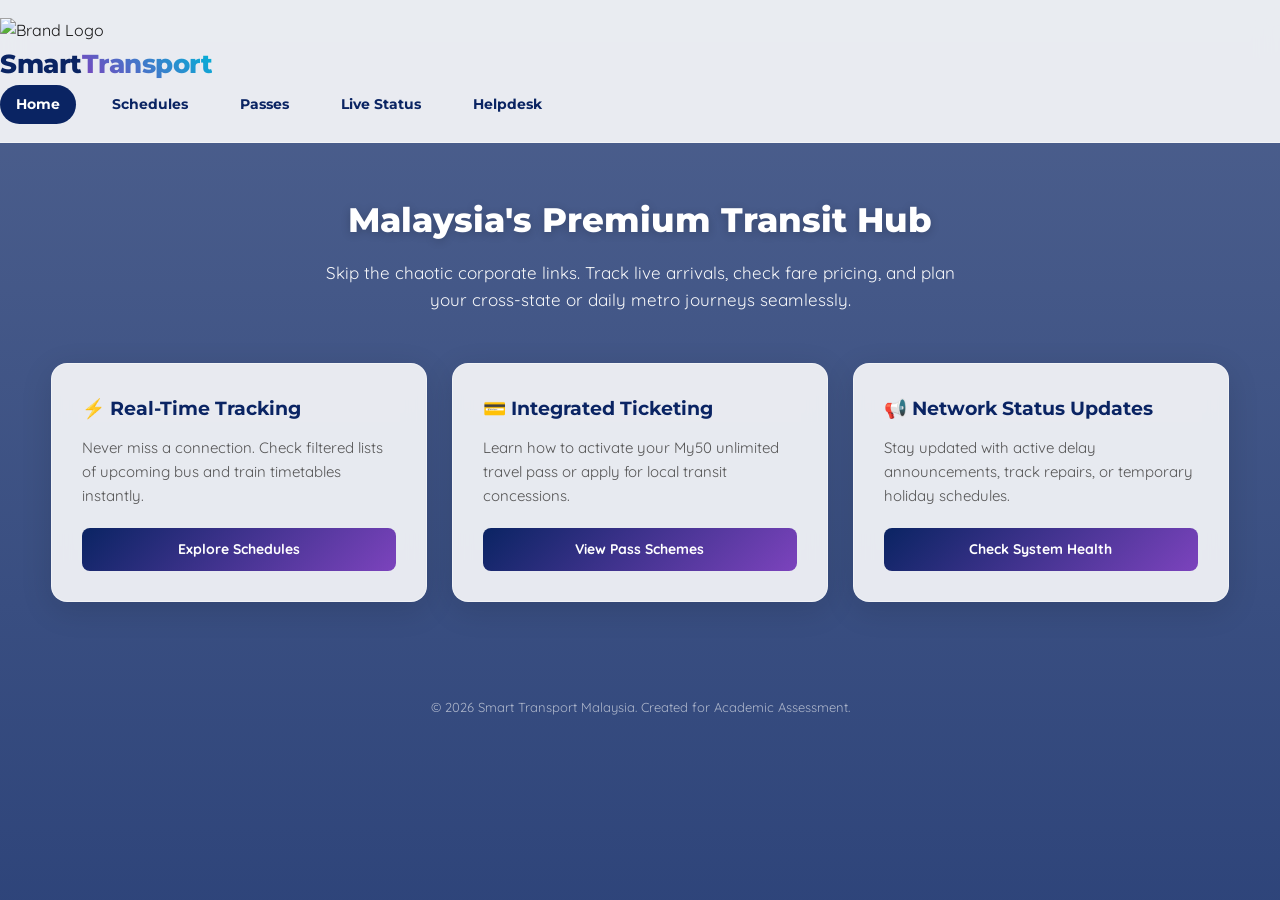
==== commit 80a7f5b5: "Update index.html" ====
--- a/index.html
+++ b/index.html
@@ -11,8 +11,8 @@
 
     <!-- Shared Navigation Header -->
     <header class="main-header">
-        <div class="container header-flex">
-            <div class="logo">
+        <div class="logo">
+                <img src="assets/logo.png" alt="Brand Logo" class="brand-logo">
                 <h1>Smart<span>Transport</span></h1>
             </div>
             <nav class="nav-links">
--- a/style.css
+++ b/style.css
@@ -1,4 +1,4 @@
-/* --- Premium Theme Variables --- */
+/* --- Premium Universal UI Variables --- */
 :root {
     --primary-blue: #0A2463;
     --accent-teal: #00E5FF;
@@ -7,10 +7,9 @@
     --text-light: #555555;
     --white: #ffffff;
     
-    /* Glassmorphism settings */
-    --glass-bg: rgba(255, 255, 255, 0.85);
+    --glass-bg: rgba(255, 255, 255, 0.88);
     --glass-border: rgba(255, 255, 255, 0.4);
-    --glass-shadow: 0 8px 32px 0 rgba(0, 0, 0, 0.15);
+    --glass-shadow: 0 8px 32px 0 rgba(0, 0, 0, 0.12);
 }
 
 * {
@@ -21,8 +20,7 @@
 
 body {
     font-family: 'Quicksand', sans-serif;
-    /* Beautiful fixed background image of a modern transit station */
-    background: linear-gradient(rgba(10, 36, 99, 0.7), rgba(10, 36, 99, 0.8)), 
+    background: linear-gradient(rgba(10, 36, 99, 0.72), rgba(10, 36, 99, 0.85)), 
                 url('https://images.unsplash.com/photo-1515162816999-a0c47dc192f7?auto=format&fit=crop&q=80&w=2000') no-repeat center center fixed;
     background-size: cover;
     color: var(--text-main);
@@ -31,18 +29,18 @@
 }
 
 .container {
-    width: 90%;
-    max-width: 1100px;
+    width: 92%;
+    max-width: 1200px;
     margin: 0 auto;
 }
 
-/* --- Frosted Glass Header --- */
+/* --- Premium Navigation Header --- */
 .main-header {
     background: var(--glass-bg);
     backdrop-filter: blur(12px);
     -webkit-backdrop-filter: blur(12px);
     border-bottom: 1px solid var(--glass-border);
-    padding: 15px 0;
+    padding: 18px 0;
     position: sticky;
     top: 0;
     z-index: 100;
@@ -56,10 +54,10 @@
 
 .logo h1 {
     font-family: 'Montserrat', sans-serif;
-    font-size: 28px;
+    font-size: 26px;
     font-weight: 800;
     color: var(--primary-blue);
-    letter-spacing: -1px;
+    letter-spacing: -0.5px;
 }
 
 .logo h1 span {
@@ -68,193 +66,107 @@
     -webkit-text-fill-color: transparent;
 }
 
-.tagline {
-    font-size: 13px;
-    font-weight: 700;
-    color: var(--primary-blue);
-    text-transform: uppercase;
-    letter-spacing: 2px;
+.nav-links {
+    display: flex;
+    gap: 20px;
 }
 
-/* --- Hero Section --- */
+.nav-links a {
+    text-decoration: none;
+    color: var(--primary-blue);
+    font-family: 'Montserrat', sans-serif;
+    font-weight: 700;
+    font-size: 14px;
+    padding: 8px 16px;
+    border-radius: 20px;
+    transition: all 0.2s ease;
+}
+
+.nav-links a:hover, .nav-links a.active {
+    background: var(--primary-blue);
+    color: var(--white);
+}
+
+/* --- Hero Intro Typography --- */
 .hero {
     text-align: center;
-    padding: 60px 0 40px;
+    padding: 50px 0 30px;
     color: var(--white);
 }
 
 .hero h2 {
     font-family: 'Montserrat', sans-serif;
-    font-size: 36px;
+    font-size: 34px;
     font-weight: 800;
-    margin-bottom: 15px;
-    text-shadow: 0 2px 10px rgba(0,0,0,0.3);
+    margin-bottom: 12px;
+    text-shadow: 0 2px 10px rgba(0,0,0,0.2);
 }
 
 .hero p {
-    font-size: 18px;
-    opacity: 0.9;
-    max-width: 600px;
+    font-size: 17px;
+    opacity: 0.95;
+    max-width: 650px;
     margin: 0 auto;
 }
 
-/* --- Search Bar Upgrade --- */
-.search-container {
-    max-width: 650px;
-    margin: 0 auto 35px auto;
+/* --- Flexible Content Structures --- */
+.main-content {
+    padding-bottom: 60px;
 }
 
-#transitSearch {
-    width: 100%;
-    padding: 18px 25px;
-    font-size: 16px;
-    font-family: 'Quicksand', sans-serif;
-    font-weight: 600;
+.features-grid {
+    display: grid;
+    grid-template-columns: repeat(auto-fit, minmax(300px, 1fr));
+    gap: 25px;
+    margin-top: 20px;
+}
+
+.feature-card {
     background: var(--glass-bg);
     backdrop-filter: blur(10px);
-    border: 2px solid var(--glass-border);
-    border-radius: 50px;
+    border: 1px solid var(--glass-border);
+    border-radius: 16px;
+    padding: 30px;
     box-shadow: var(--glass-shadow);
-    outline: none;
-    transition: all 0.3s ease;
+    display: flex;
+    flex-direction: column;
+    justify-content: space-between;
 }
 
-#transitSearch:focus {
-    border-color: var(--accent-teal);
-    box-shadow: 0 0 20px rgba(0, 229, 255, 0.4);
-    background: var(--white);
+.feature-card h3 {
+    font-family: 'Montserrat', sans-serif;
+    color: var(--primary-blue);
+    margin-bottom: 12px;
 }
 
-/* --- Glowing Interactive Tabs --- */
-.tabs-container {
-    display: flex;
-    justify-content: center;
-    gap: 15px;
-    margin-bottom: 30px;
-    flex-wrap: wrap;
+.feature-card p {
+    font-size: 15px;
+    color: var(--text-light);
+    margin-bottom: 20px;
 }
 
-.tab-btn {
-    font-family: 'Montserrat', sans-serif;
-    font-size: 15px;
+.card-btn {
+    display: inline-block;
+    text-align: center;
+    text-decoration: none;
+    background: linear-gradient(135deg, var(--primary-blue), var(--accent-purple));
+    color: var(--white);
+    padding: 10px 20px;
+    border-radius: 8px;
     font-weight: 700;
-    padding: 14px 30px;
-    border: 1px solid var(--glass-border);
-    background: rgba(255, 255, 255, 0.2);
-    color: var(--white);
-    backdrop-filter: blur(10px);
-    border-radius: 50px;
-    cursor: pointer;
-    transition: all 0.3s ease;
+    font-size: 14px;
+    transition: transform 0.2s;
 }
 
-.tab-btn:hover {
-    background: rgba(255, 255, 255, 0.4);
+.card-btn:hover {
     transform: translateY(-2px);
 }
 
-.tab-btn.active {
-    background: linear-gradient(135deg, var(--primary-blue), var(--accent-purple));
-    color: var(--white);
-    border: none;
-    box-shadow: 0 10px 20px rgba(0, 0, 0, 0.3);
-    transform: translateY(-2px);
-}
-
-/* --- Frosted Glass Schedule Box --- */
-.schedule-box {
-    background: var(--glass-bg);
-    backdrop-filter: blur(16px);
-    -webkit-backdrop-filter: blur(16px);
-    border: 1px solid var(--glass-border);
-    border-radius: 20px;
-    padding: 35px;
-    box-shadow: var(--glass-shadow);
-}
-
-.tab-content {
-    display: none;
-    animation: fadeIn 0.4s ease-in-out;
-}
-
-.tab-content.active {
-    display: block;
-}
-
-@keyframes fadeIn {
-    from { opacity: 0; transform: translateY(10px); }
-    to { opacity: 1; transform: translateY(0); }
-}
-
-.tab-content h3 {
-    font-family: 'Montserrat', sans-serif;
-    margin-bottom: 25px;
-    color: var(--primary-blue);
-    font-size: 22px;
-    border-left: 5px solid var(--accent-teal);
-    padding-left: 15px;
-}
-
-/* --- Modern Tables --- */
-.table-responsive {
-    overflow-x: auto;
-}
-
-table {
-    width: 100%;
-    border-collapse: collapse;
-    text-align: left;
-}
-
-th, td {
-    padding: 16px;
-    border-bottom: 1px solid rgba(0,0,0,0.05);
-}
-
-th {
-    color: var(--text-light);
-    font-family: 'Montserrat', sans-serif;
-    font-size: 13px;
-    text-transform: uppercase;
-    letter-spacing: 1px;
-}
-
-td {
-    font-size: 16px;
-    font-weight: 600;
-}
-
-tr:hover td {
-    background-color: rgba(0, 229, 255, 0.05);
-}
-
-/* Live time glow effect */
-.live-time {
-    color: #00c853;
-    font-weight: 800;
-    text-shadow: 0 0 8px rgba(0, 200, 83, 0.3);
-}
-
-/* Vibrant Transit Badges */
-.line-badge {
-    padding: 6px 12px;
-    border-radius: 6px;
-    color: white;
-    font-size: 12px;
-    font-weight: 800;
-    text-transform: uppercase;
-    letter-spacing: 0.5px;
-    box-shadow: 0 2px 5px rgba(0,0,0,0.1);
-}
-.line-badge.kelana { background: linear-gradient(45deg, #ef233c, #d90429); }
-.line-badge.kajang { background: linear-gradient(45deg, #ffb703, #fb8500); }
-.line-badge.ampang { background: linear-gradient(45deg, #e63946, #a8dadc); color: #1d3557;}
-
-/* --- Footer --- */
+/* --- Standardized Global Footer --- */
 .site-footer {
     text-align: center;
-    padding: 40px 0;
+    padding: 35px 0;
     color: rgba(255, 255, 255, 0.6);
-    font-size: 14px;
-    margin-top: 50px;
+    font-size: 13px;
+    margin-top: auto;
 }
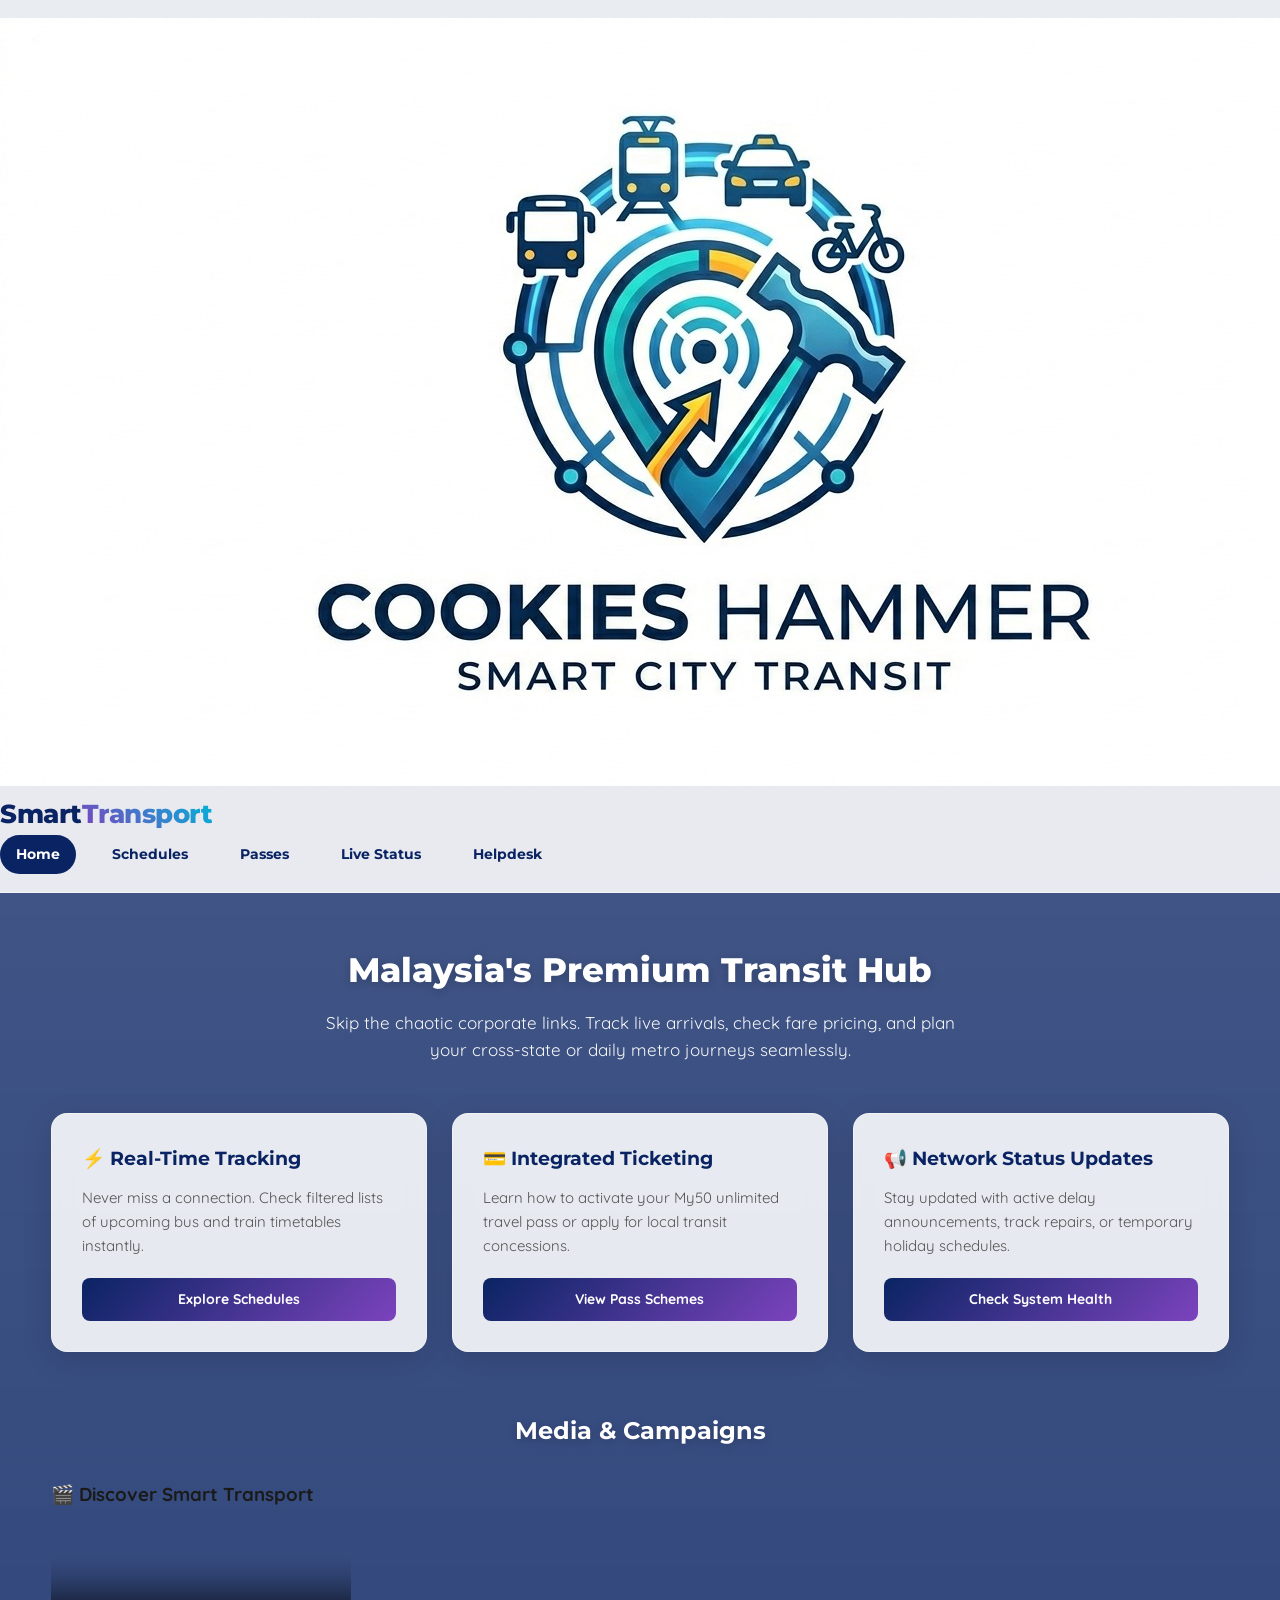
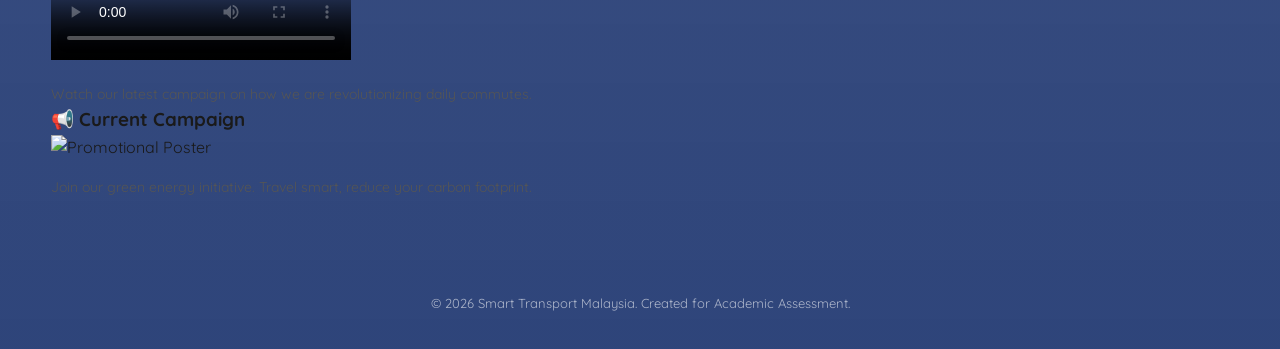
==== commit cc003cd5: "Update index.html" ====
--- a/index.html
+++ b/index.html
@@ -52,8 +52,31 @@
                 <a href="alerts.html" class="card-btn">Check System Health</a>
             </div>
         </div>
+        
     </section>
+<section class="container main-content">
+        <h2 style="font-family: 'Montserrat', sans-serif; color: white; text-align: center; margin-bottom: 30px; text-shadow: 0 2px 10px rgba(0,0,0,0.2);">Media & Campaigns</h2>
+        
+        <div class="media-grid">
+            
+            <div class="media-card">
+                <h3>🎬 Discover Smart Transport</h3>
+                <video controls poster="assets/poster.jpg">
+                    <source src="assets/promo-video.mp4" type="video/mp4">
+                    Your browser does not support the video tag.
+                </video>
+                <p style="margin-top: 15px; font-size: 14px; color: var(--text-light);">Watch our latest campaign on how we are revolutionizing daily commutes.</p>
+            </div>
 
+            <div class="media-card">
+                <h3>📢 Current Campaign</h3>
+                <img src="assets/poster.jpg" alt="Promotional Poster" class="promo-poster">
+                <p style="margin-top: 15px; font-size: 14px; color: var(--text-light);">Join our green energy initiative. Travel smart, reduce your carbon footprint.</p>
+            </div>
+
+        </div>
+    </section>
+    
     <!-- Footer -->
     <footer class="site-footer">
         <p>&copy; 2026 Smart Transport Malaysia. Created for Academic Assessment.</p>
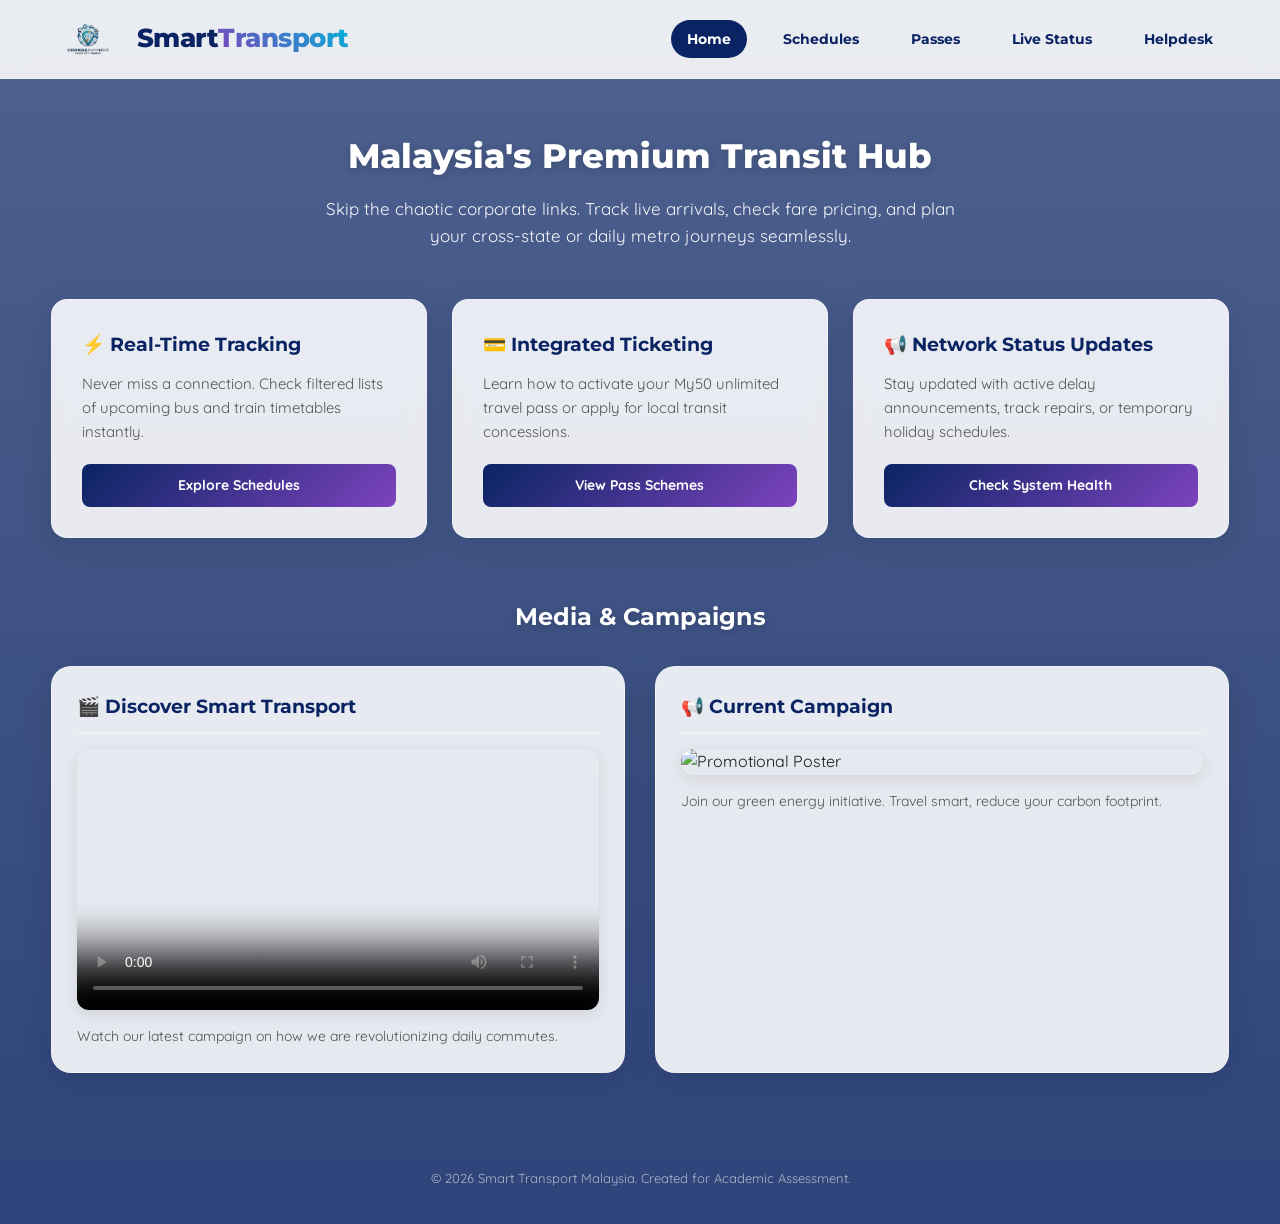
==== commit 291a57cd: "Update index.html" ====
--- a/index.html
+++ b/index.html
@@ -11,7 +11,8 @@
 
     <!-- Shared Navigation Header -->
     <header class="main-header">
-        <div class="logo">
+        <div class="container header-flex">
+            <div class="logo">
                 <img src="assets/logo.png" alt="Brand Logo" class="brand-logo">
                 <h1>Smart<span>Transport</span></h1>
             </div>
--- a/style.css
+++ b/style.css
@@ -170,3 +170,52 @@
     font-size: 13px;
     margin-top: auto;
 }
+
+/* --- Logo & Multimedia Styling --- */
+
+/* Aligns the logo image with the text perfectly */
+.logo {
+    display: flex;
+    align-items: center;
+    gap: 12px;
+}
+
+.brand-logo {
+    height: 40px; /* Adjust this number if your logo is too big or small */
+    width: auto;
+    border-radius: 8px; 
+}
+
+/* Grid layout for the video and poster */
+.media-grid {
+    display: grid;
+    grid-template-columns: repeat(auto-fit, minmax(350px, 1fr));
+    gap: 30px;
+}
+
+/* Glassmorphic card for media */
+.media-card {
+    background: var(--glass-bg);
+    backdrop-filter: blur(12px);
+    -webkit-backdrop-filter: blur(12px);
+    border: 1px solid var(--glass-border);
+    border-radius: 20px;
+    padding: 25px;
+    box-shadow: var(--glass-shadow);
+}
+
+.media-card h3 {
+    font-family: 'Montserrat', sans-serif;
+    color: var(--primary-blue);
+    margin-bottom: 15px;
+    border-bottom: 2px solid var(--glass-border);
+    padding-bottom: 10px;
+}
+
+/* Makes sure the video and image never break out of their boxes */
+.media-card video, .promo-poster {
+    width: 100%;
+    border-radius: 12px;
+    box-shadow: 0 4px 15px rgba(0,0,0,0.1);
+    display: block;
+}
